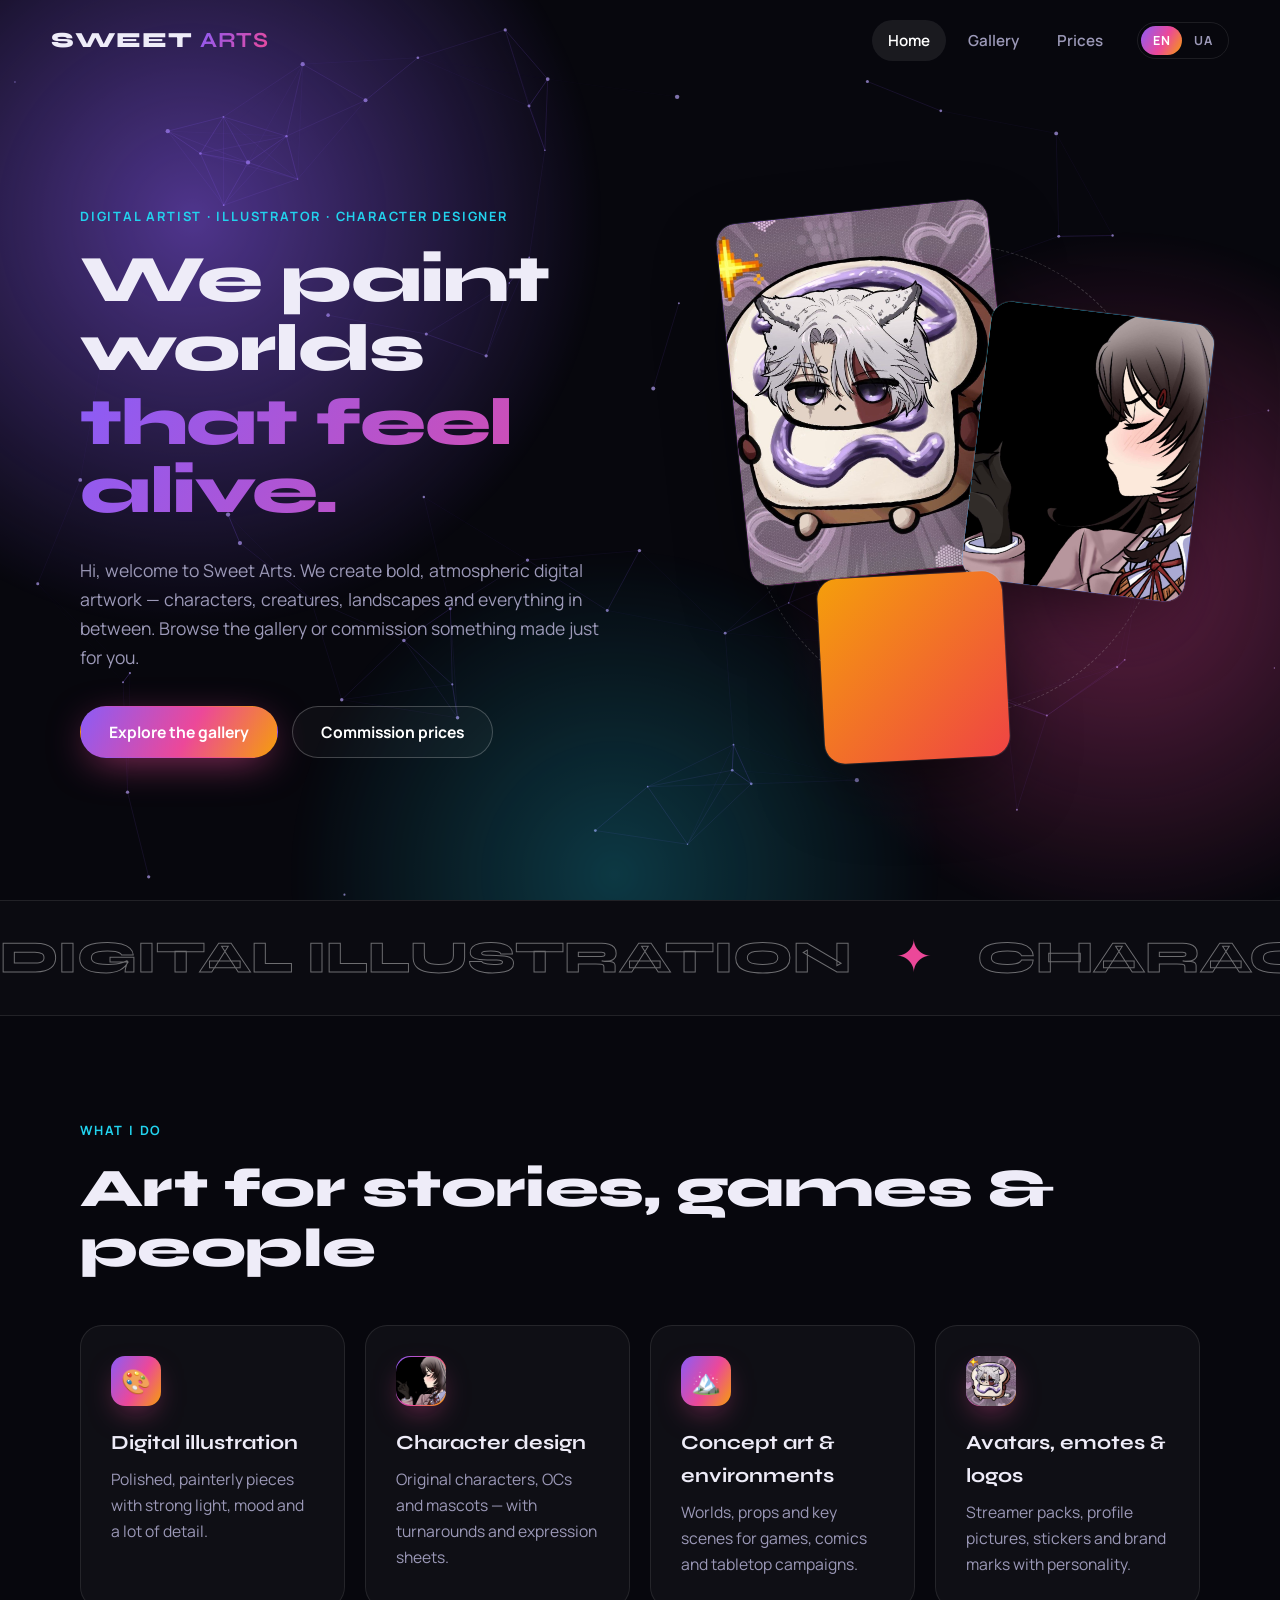
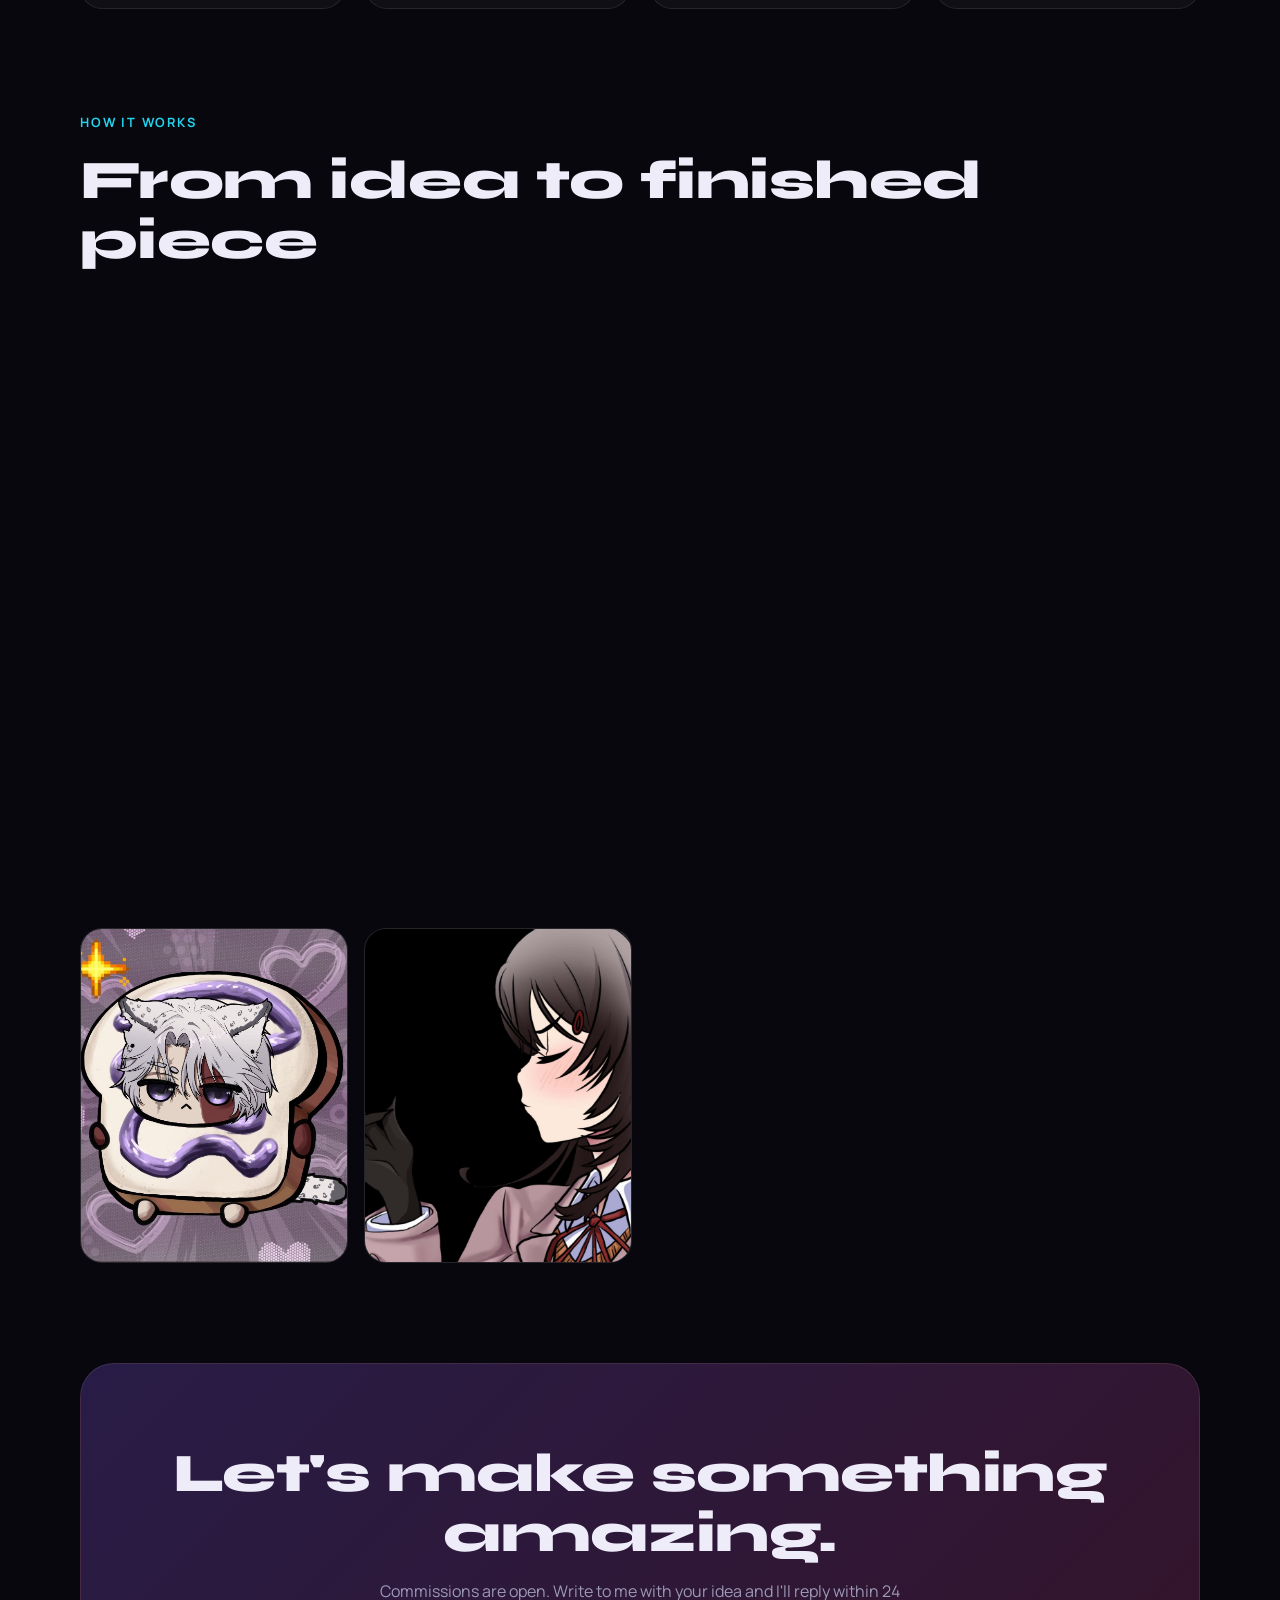
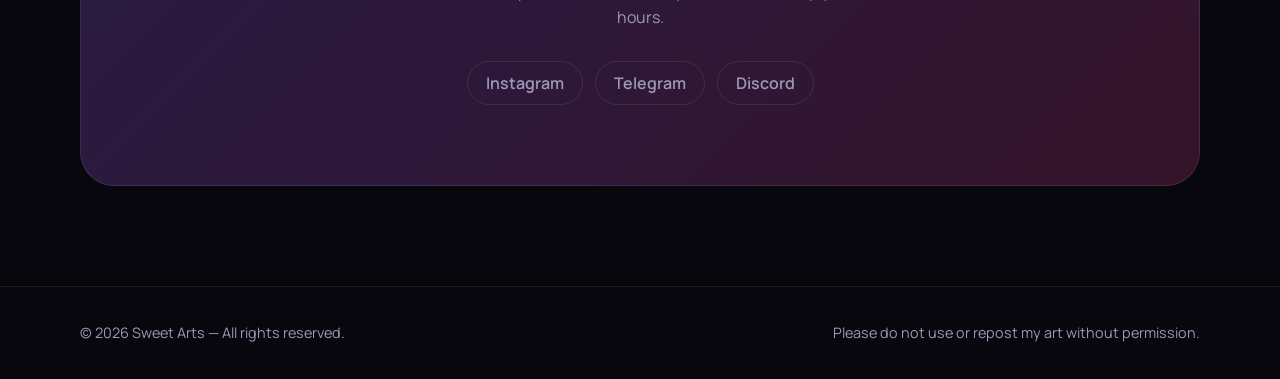
==== index.html @ 7200458a "Add files via upload" ====
<!DOCTYPE html>
<html lang="en">
<head>
<meta charset="utf-8">
<meta name="viewport" content="width=device-width,initial-scale=1">
<title>Sweet Arts — Digital Art Portfolio</title>
<meta name="description" content="Portfolio of a digital artist: illustration, character design, concept art. Commissions open.">
<meta name="theme-color" content="#07070d">
<link rel="icon" href="favicon.svg" type="image/svg+xml">
<link rel="preconnect" href="https://fonts.googleapis.com">
<link rel="preconnect" href="https://fonts.gstatic.com" crossorigin>
<link href="https://fonts.googleapis.com/css2?family=Manrope:wght@400;600;700&family=Syne:wght@700;800&display=swap" rel="stylesheet">
<link rel="stylesheet" href="css/style.css">
</head>
<body data-page="home">
<canvas id="bg"></canvas>
<div class="blobs"><i></i><i></i><i></i></div>
<div class="cursor" aria-hidden="true"></div>

<header class="nav" id="nav">
  <a class="logo" href="index.html">SWEET <b>ARTS</b></a>
  <nav class="menu" id="menu">
    <a href="index.html" data-nav="home" data-i18n="nav.home">Home</a>
    <a href="gallery.html" data-nav="gallery" data-i18n="nav.gallery">Gallery</a>
    <a href="prices.html" data-nav="prices" data-i18n="nav.prices">Prices</a>
    <div class="lang" role="group" aria-label="Language"><button data-lang="en">EN</button><button data-lang="uk">UA</button></div>
  </nav>
  <button class="burger" id="burger" aria-label="Menu"><span></span><span></span></button>
</header>

<main>
  <div class="wrap hero">
    <div>
      <span class="kicker" data-i18n="hero.kicker">Digital artist · Illustrator · Character designer</span>
      <h1>
        <span class="line"><span data-i18n="hero.t1">I paint worlds</span></span>
        <span class="line"><span data-i18n="hero.t2">that feel alive.</span></span>
      </h1>
      <p class="lead" data-i18n="hero.text">Hi, welcome to Sweet Arts. I create bold, atmospheric digital artwork — characters, creatures, landscapes and everything in between. Browse the gallery or commission something made just for you.</p>
      <div class="actions">
        <a class="btn primary" href="gallery.html"><span data-i18n="hero.cta1">Explore the gallery</span></a>
        <a class="btn ghost" href="prices.html"><span data-i18n="hero.cta2">Commission prices</span></a>
      </div>
    </div>
    <div class="hero-art" id="heroFloat" aria-hidden="true">
      <div class="ring"></div>
      <div class="fr fa" data-d="30"><div class="fr-in g1"></div></div>
      <div class="fr fb" data-d="60"><div class="fr-in g2"></div></div>
      <div class="fr fc" data-d="18"><div class="fr-in g3"></div></div>
    </div>
  </div>

  <div class="marquee" aria-hidden="true">
    <div class="track">
      <span data-i18n="mq1">Digital Illustration</span><span data-i18n="mq2">Character Design</span><span data-i18n="mq3">Concept Art</span><span data-i18n="mq4">Fantasy Worlds</span><span data-i18n="mq5">Commissions Open</span>
      <span data-i18n="mq1">Digital Illustration</span><span data-i18n="mq2">Character Design</span><span data-i18n="mq3">Concept Art</span><span data-i18n="mq4">Fantasy Worlds</span><span data-i18n="mq5">Commissions Open</span>
    </div>
  </div>

  <section>
    <div class="wrap">
      <div class="sec-head reveal">
        <span class="kicker" data-i18n="what.kicker">What I do</span>
        <h2 data-i18n="what.title">Art for stories, games & people</h2>
      </div>
      <div class="grid-4 stagger">
        <div class="card" data-tilt><div class="ico">🎨</div><h3 data-i18n="c1.t">Digital illustration</h3><p data-i18n="c1.p"></p></div>
        <div class="card" data-tilt><div class="ico"><img src="photos/girl.jpg" alt="art" style="border-radius: 15px;"></div><h3 data-i18n="c2.t">Character design</h3><p data-i18n="c2.p"></p></div>
        <div class="card" data-tilt><div class="ico">🏔️</div><h3 data-i18n="c3.t">Concept art & environments</h3><p data-i18n="c3.p"></p></div>
        <div class="card" data-tilt><div class="ico"><img src="photos/sticker.jpg" alt="sticker" style="border-radius: 15px;"></div><h3 data-i18n="c4.t">Avatars, emotes & logos</h3><p data-i18n="c4.p"></p></div>
      </div>
    </div>
  </section>

  <section style="padding-top:0">
    <div class="wrap">
      <div class="sec-head reveal">
        <span class="kicker" data-i18n="proc.kicker">How it works</span>
        <h2 data-i18n="proc.title">From idea to finished piece</h2>
      </div>
      <div class="grid-3 stagger">
        <div class="card step" data-tilt><h3 data-i18n="p1.t">1. Brief</h3><p data-i18n="p1.p"></p></div>
        <div class="card step" data-tilt><h3 data-i18n="p2.t">2. Sketch</h3><p data-i18n="p2.p"></p></div>
        <div class="card step" data-tilt><h3 data-i18n="p3.t">3. Final art</h3><p data-i18n="p3.p"></p></div>
      </div>
    </div>
  </section>

  <section style="padding-top:0">
    <div class="wrap stats reveal">
      <div class="stat"><b data-count="5" data-suffix="+">0</b><span data-i18n="st1">Years drawing</span></div>
      <div class="stat"><b data-count="300" data-suffix="+">0</b><span data-i18n="st2">Commissions done</span></div>
      <div class="stat"><b data-count="120" data-suffix="+">0</b><span data-i18n="st3">Happy clients</span></div>
    </div>
  </section>

  <section style="padding-top:0">
    <div class="wrap">
      <div class="sec-head head-row reveal">
        <div>
          <span class="kicker" data-i18n="latest.kicker">Fresh from the canvas</span>
          <h2 data-i18n="latest.title">Latest works</h2>
        </div>
        <a class="link-arrow" href="gallery.html" data-i18n="latest.more">Open full gallery →</a>
      </div>
      <div class="latest-grid stagger" id="latest"></div>
    </div>
  </section>

  <section id="contact" style="padding-top:0">
    <div class="wrap">
      <div class="cta reveal">
        <h2 data-i18n="cta.title">Let's make something amazing.</h2>
        <p data-i18n="cta.text"></p>
        <!-- TODO: put your real email and social links here -->
        <!-- <a class="btn primary" href="mailto:hello@example.com"><span data-i18n="cta.btn">Write me an email</span></a> -->
        <div class="socials">
          <a href="#">Instagram</a><a href="https://t.me/caxarok1929">Telegram</a><!--<a href="#">ArtStation</a>--><a href="#">Discord</a>
        </div>
      </div>
    </div>
  </section>
</main>

<footer>
  <div class="wrap">
    <span>© <span data-year></span> Sweet Arts — <span data-i18n="foot.rights">All rights reserved.</span></span>
    <span data-i18n="foot.note"></span>
  </div>
</footer>

<script src="js/i18n.js"></script>
<script src="js/config.js"></script>
<script src="js/main.js"></script>
</body>
</html>
---- css/style.css ----
:root{
  --bg:#07070d;--bg2:#0e0e1a;--text:#eeecf8;--muted:#9c99b8;--line:rgba(255,255,255,.09);
  --a1:#8b5cf6;--a2:#ec4899;--a3:#22d3ee;--amber:#f59e0b;
  --grad:linear-gradient(120deg,var(--a1),var(--a2) 55%,var(--amber));
  --r:22px;--ff:'Manrope',system-ui,-apple-system,'Segoe UI',sans-serif;--fd:'Syne','Manrope',system-ui,sans-serif;
  --ease:cubic-bezier(.2,.7,.2,1);
}
*{box-sizing:border-box;margin:0;padding:0}
html{scroll-behavior:smooth;-webkit-text-size-adjust:100%;text-size-adjust:100%}
body{-webkit-tap-highlight-color:transparent}
body{background:var(--bg);color:var(--text);font-family:var(--ff);line-height:1.65;overflow-x:hidden;min-height:100vh;animation:pageIn .7s backwards}
body.leaving{opacity:0;transition:opacity .35s}
@keyframes pageIn{from{opacity:0}}
a{color:inherit}
img{max-width:100%}
.muted{color:var(--muted)}
.wrap{max-width:1200px;margin:0 auto;padding:0 clamp(18px,4vw,40px)}
::selection{background:var(--a2);color:#fff}
::-webkit-scrollbar{width:10px}::-webkit-scrollbar-track{background:var(--bg)}::-webkit-scrollbar-thumb{background:#2a2545;border-radius:10px}

/* background layers */
#bg{position:fixed;inset:0;width:100%;height:100%;z-index:-2;pointer-events:none}
.blobs{position:fixed;inset:0;z-index:-1;overflow:hidden;pointer-events:none;opacity:.55}
.blobs i{position:absolute;border-radius:50%;background:radial-gradient(circle,var(--c) 0%,transparent 65%);animation:drift 22s ease-in-out infinite alternate;will-change:transform}
.blobs i:nth-child(1){--c:var(--a1);width:70vw;height:70vw;left:-20vw;top:-18vw}
.blobs i:nth-child(2){--c:var(--a2);width:60vw;height:60vw;right:-18vw;top:22vh;animation-duration:28s;opacity:.7}
.blobs i:nth-child(3){--c:var(--a3);width:56vw;height:56vw;left:20vw;bottom:-26vw;animation-duration:32s;opacity:.45}
@keyframes drift{to{transform:translate(8vw,6vh) scale(1.15)}}

/* cursor */
.cursor{position:fixed;left:0;top:0;width:36px;height:36px;margin:-18px 0 0 -18px;border:1.5px solid rgba(255,255,255,.7);border-radius:50%;pointer-events:none;z-index:9999;mix-blend-mode:difference;opacity:0;transition:opacity .3s,width .25s,height .25s,margin .25s,background .25s}
.cursor.on{opacity:1}
.cursor.big{width:72px;height:72px;margin:-36px 0 0 -36px;background:rgba(255,255,255,.9)}

/* nav */
.nav{position:fixed;inset:0 0 auto 0;z-index:100;display:flex;align-items:center;justify-content:space-between;padding:20px clamp(18px,4vw,56px);transition:background .35s,padding .35s,border-color .35s;border-bottom:1px solid transparent}
.nav::before{content:'';position:absolute;inset:0;z-index:-1;background:rgba(7,7,13,.78);backdrop-filter:blur(14px);-webkit-backdrop-filter:blur(14px);border-bottom:1px solid var(--line);opacity:0;transition:opacity .35s}
.nav.scrolled{padding-block:12px}
.nav.scrolled::before{opacity:1}
.logo{font-family:var(--fd);font-weight:800;font-size:1.35rem;letter-spacing:.03em;text-decoration:none}
.logo b{background:var(--grad);background-size:200% 100%;-webkit-background-clip:text;background-clip:text;color:transparent;animation:shine 5s linear infinite}
@keyframes shine{to{background-position:200% 0}}
.menu{display:flex;align-items:center;gap:6px}
.menu>a{color:var(--muted);text-decoration:none;padding:8px 16px;border-radius:99px;font-weight:600;font-size:.95rem;transition:.25s}
.menu>a:hover,.menu>a.active{color:#fff;background:rgba(255,255,255,.08)}
.lang{display:flex;border:1px solid var(--line);border-radius:99px;padding:3px;margin-left:12px}
.lang button{background:none;border:0;color:var(--muted);font:700 .78rem var(--ff);letter-spacing:.06em;padding:6px 12px;border-radius:99px;cursor:pointer;transition:.25s}
.lang button.active{background:var(--grad);color:#fff}
.burger{display:none;background:none;border:0;width:42px;height:42px;cursor:pointer;position:relative}
.burger span{position:absolute;left:10px;right:10px;height:2px;background:#fff;border-radius:2px;transition:.3s}
.burger span:first-child{top:16px}.burger span:last-child{top:25px}
.menu-open .burger span:first-child{top:20px;transform:rotate(45deg)}
.menu-open .burger span:last-child{top:20px;transform:rotate(-45deg)}

/* buttons */
.btn{display:inline-flex;align-items:center;gap:10px;padding:14px 28px;border-radius:99px;font:700 .98rem var(--ff);text-decoration:none;border:1px solid transparent;cursor:pointer;position:relative;overflow:hidden;transition:transform .25s var(--ease),box-shadow .3s}
.btn.primary{background:var(--grad);color:#fff;box-shadow:0 10px 40px -10px rgba(236,72,153,.7)}
.btn.primary::after{content:'';position:absolute;top:0;left:-80%;width:50%;height:100%;background:linear-gradient(100deg,transparent,rgba(255,255,255,.45),transparent);transform:skewX(-20deg);transition:left .7s}
.btn.primary:hover::after{left:140%}
.btn.ghost{border-color:rgba(255,255,255,.22);color:#fff;background:rgba(255,255,255,.03)}
.btn.ghost:hover{background:rgba(255,255,255,.1)}
.btn:hover{transform:translateY(-3px)}

/* hero */
.hero{min-height:100vh;display:grid;grid-template-columns:1.1fr .9fr;gap:40px;align-items:center;padding-top:110px;padding-bottom:50px}
.kicker{display:inline-block;font-size:.8rem;font-weight:700;letter-spacing:.14em;text-transform:uppercase;color:var(--a3);margin-bottom:18px}
h1{font-family:var(--fd);font-weight:800;font-size:clamp(2.3rem,5.2vw,4.6rem);line-height:1.03;letter-spacing:-.02em}
.line{display:block;overflow:hidden;padding-bottom:.08em}
.line>span{display:block;animation:up 1s var(--ease) backwards}
.line:nth-child(2)>span{animation-delay:.15s;background:var(--grad);background-size:200% 100%;-webkit-background-clip:text;background-clip:text;color:transparent;animation:up 1s .15s var(--ease) backwards,shine 6s linear infinite}
@keyframes up{from{transform:translateY(110%)}}
.hero p.lead{max-width:540px;margin:26px 0 34px;color:var(--muted);font-size:1.1rem;animation:fade 1s .4s backwards}
.hero .actions{display:flex;flex-wrap:wrap;gap:14px;animation:fade 1s .55s backwards}
@keyframes fade{from{opacity:0;transform:translateY(16px)}}
.hero-art{position:relative;height:clamp(380px,46vw,560px)}
.fr{position:absolute;transform:translate(var(--px,0),var(--py,0));transition:transform .3s ease-out}
.fr-in{width:100%;height:100%;border-radius:20px;overflow:hidden;position:relative;transform:rotate(var(--r));animation:float 7s ease-in-out infinite;box-shadow:0 30px 80px -20px rgba(0,0,0,.7),0 0 0 1px rgba(255,255,255,.12)}
.fr-in img{position:absolute;inset:0;width:100%;height:100%;object-fit:cover;opacity:0;transition:opacity .8s}
.fr-in img.show{opacity:1}
@keyframes float{0%,100%{transform:rotate(var(--r))}50%{transform:rotate(var(--r)) translateY(-16px)}}
.fa{--r:-6deg;left:4%;top:2%;width:56%;aspect-ratio:3/4;z-index:2}
.fb{--r:7deg;right:0;top:20%;width:46%;aspect-ratio:4/5;z-index:3}.fb .fr-in{animation-delay:-2s}
.fc{--r:-3deg;left:22%;bottom:0;width:38%;aspect-ratio:1;z-index:4}.fc .fr-in{animation-delay:-4s}
.g1{background:linear-gradient(135deg,#8b5cf6,#ec4899)}.g2{background:linear-gradient(135deg,#22d3ee,#6366f1)}.g3{background:linear-gradient(135deg,#f59e0b,#ef4444)}
.ring{position:absolute;inset:8% 6%;border-radius:50%;border:1px dashed rgba(255,255,255,.18);animation:spin 40s linear infinite;z-index:0}
.ring::after{content:'';position:absolute;top:-6px;left:50%;width:12px;height:12px;border-radius:50%;background:var(--a3);box-shadow:0 0 20px var(--a3)}
@keyframes spin{to{transform:rotate(360deg)}}

/* marquee */
.marquee{overflow:hidden;border-block:1px solid var(--line);padding:20px 0;background:rgba(255,255,255,.02)}
.track{display:flex;width:max-content;animation:slide 34s linear infinite}
.track span{font-family:var(--fd);font-weight:800;font-size:clamp(1.6rem,3.6vw,2.8rem);text-transform:uppercase;white-space:nowrap;padding-right:44px;color:transparent;-webkit-text-stroke:1px rgba(255,255,255,.4)}
.track span::after{content:'✦';margin-left:44px;color:var(--a2);-webkit-text-stroke:0}
.marquee:hover .track{animation-play-state:paused}
@keyframes slide{to{transform:translateX(-50%)}}

/* sections */
section{padding:100px 0}
.sec-head{margin-bottom:46px}
h2{font-family:var(--fd);font-weight:800;font-size:clamp(2rem,4.4vw,3.4rem);line-height:1.1;letter-spacing:-.01em}
.reveal{opacity:0;transform:translateY(30px);transition:opacity .9s var(--ease),transform .9s var(--ease)}
.reveal.in{opacity:1;transform:none}
.stagger>*{opacity:0}
.stagger.in>*{opacity:1;animation:rise .8s var(--ease) backwards;animation-delay:calc(var(--i,0)*90ms)}
@keyframes rise{from{opacity:0;transform:translateY(34px)}}

.grid-4{display:grid;grid-template-columns:repeat(auto-fit,minmax(240px,1fr));gap:20px}
.grid-3{display:grid;grid-template-columns:repeat(auto-fit,minmax(260px,1fr));gap:20px}
.card{position:relative;overflow:hidden;background:rgba(255,255,255,.035);border:1px solid var(--line);border-radius:var(--r);padding:30px;transition:transform .2s ease-out,border-color .3s;will-change:transform}
.card::before{content:'';position:absolute;inset:0;background:radial-gradient(420px circle at var(--mx,50%) var(--my,0%),rgba(139,92,246,.22),transparent 60%);opacity:0;transition:opacity .3s;pointer-events:none}
.card:hover{border-color:rgba(139,92,246,.5)}
.card:hover::before{opacity:1}
.card .ico{width:50px;height:50px;border-radius:14px;display:grid;place-items:center;font-size:1.5rem;background:var(--grad);margin-bottom:20px;box-shadow:0 12px 30px -10px rgba(236,72,153,.6)}
.card h3{font-family:var(--fd);font-size:1.25rem;margin-bottom:8px}
.card p{color:var(--muted);font-size:.98rem}
.step .num{font-family:var(--fd);font-size:3.4rem;font-weight:800;line-height:1;background:var(--grad);-webkit-background-clip:text;background-clip:text;color:transparent;margin-bottom:10px}

.stats{display:grid;grid-template-columns:repeat(3,1fr);gap:20px;text-align:center}
.stat b{display:block;font-family:var(--fd);font-weight:800;font-size:clamp(2.4rem,6vw,4.6rem);line-height:1.1;background:var(--grad);-webkit-background-clip:text;background-clip:text;color:transparent}
.stat span{color:var(--muted);font-weight:600}

.latest-grid{display:grid;grid-template-columns:repeat(auto-fill,minmax(250px,1fr));gap:16px}
.card.art{padding:0;aspect-ratio:4/5;display:block}
.card.art img{width:100%;height:100%;object-fit:cover;display:block;transition:transform .8s var(--ease)}
.card.art:hover img{transform:scale(1.08)}
.head-row{display:flex;justify-content:space-between;align-items:end;gap:20px;flex-wrap:wrap}
.link-arrow{font-weight:700;text-decoration:none;color:var(--a3);transition:.25s}
.link-arrow:hover{letter-spacing:.03em}

.cta{text-align:center;border-radius:34px;padding:clamp(40px,7vw,80px) 24px;background:linear-gradient(135deg,rgba(139,92,246,.25),rgba(236,72,153,.2));border:1px solid var(--line);position:relative;overflow:hidden}
.cta p{color:var(--muted);max-width:520px;margin:14px auto 30px}
.socials{display:flex;gap:12px;justify-content:center;flex-wrap:wrap;margin-top:28px}
.socials a{color:var(--muted);text-decoration:none;font-weight:600;border:1px solid var(--line);padding:8px 18px;border-radius:99px;transition:.25s}
.socials a:hover{color:#fff;border-color:var(--a2);background:rgba(236,72,153,.12)}

footer{border-top:1px solid var(--line);padding:34px 0;color:var(--muted);font-size:.9rem}
footer .wrap{display:flex;justify-content:space-between;gap:16px;flex-wrap:wrap}

/* page header (gallery / prices) */
.page-head{padding:150px 0 40px}
.page-head p{color:var(--muted);max-width:620px;margin-top:14px;font-size:1.05rem}
.toolbar{display:flex;justify-content:space-between;align-items:center;gap:16px;margin-bottom:26px;flex-wrap:wrap}
.pill{background:rgba(255,255,255,.05);border:1px solid var(--line);color:#fff;border-radius:99px;padding:9px 20px;font:600 .9rem var(--ff);cursor:pointer;transition:.25s}
.pill:hover{border-color:var(--a1);background:rgba(139,92,246,.18)}
#status{text-align:center;color:var(--muted);padding:60px 0}
#status:empty{display:none}

/* gallery grid */
.grid{columns:4 250px;column-gap:16px;padding-bottom:90px}
.thumb{display:block;width:100%;margin:0 0 16px;padding:0;border:0;background:var(--bg2);border-radius:16px;overflow:hidden;position:relative;cursor:zoom-in;break-inside:avoid;min-height:150px;opacity:0;transform:translateY(26px) scale(.98);transition:opacity .7s var(--ease),transform .7s var(--ease),box-shadow .4s;transition-delay:calc(var(--i,0)*45ms)}
.thumb.ready{opacity:1;transform:none}
.thumb img{display:block;width:100%;height:auto;transition:transform .9s var(--ease),filter .5s}
.thumb::after{content:'';position:absolute;inset:0;background:linear-gradient(to top,rgba(0,0,0,.7),transparent 55%);opacity:0;transition:opacity .4s}
.thumb:hover{box-shadow:0 0 0 1px rgba(168,85,247,.7),0 24px 60px -24px rgba(139,92,246,.8)}
.thumb:hover img{transform:scale(1.07);filter:saturate(1.2)}
.thumb:hover::after{opacity:1}
.thumb .cap{position:absolute;left:16px;bottom:14px;z-index:2;font-weight:700;text-transform:capitalize;color:#fff;opacity:0;transform:translateY(10px);transition:.4s var(--ease);text-align:left;pointer-events:none}
.thumb:hover .cap{opacity:1;transform:none}

/* lightbox */
.lb{position:fixed;inset:0;z-index:1000;background:rgba(3,3,8,.95);backdrop-filter:blur(12px);-webkit-backdrop-filter:blur(12px);opacity:0;visibility:hidden;transition:opacity .35s,visibility .35s;touch-action:pan-y}
.lb.open{opacity:1;visibility:visible}
.lb-fig{position:absolute;inset:0;display:flex;align-items:center;justify-content:center;padding:56px clamp(10px,6vw,96px) 64px}
.lb img{max-width:100%;max-height:100%;object-fit:contain;border-radius:8px;box-shadow:0 40px 120px -20px rgba(0,0,0,.9);opacity:0;transform:scale(.93);transition:opacity .45s,transform .55s var(--ease);user-select:none;-webkit-user-drag:none}
.lb img.in{opacity:1;transform:none}
.lb figcaption{position:absolute;bottom:18px;left:0;right:0;display:flex;justify-content:center;gap:14px;align-items:baseline;color:var(--muted);font-size:.95rem;pointer-events:none}
.lb figcaption span{color:#fff;font-weight:700;text-transform:capitalize}
.lb figcaption em{font-style:normal}
.lb-btn{position:absolute;z-index:3;width:50px;height:50px;border-radius:50%;border:1px solid var(--line);background:rgba(255,255,255,.08);color:#fff;font-size:1.5rem;cursor:pointer;display:grid;place-items:center;transition:.25s;line-height:1}
.lb-btn:hover{background:var(--a2);transform:scale(1.1)}
.lb-close{top:16px;right:16px}.lb-fs{top:16px;right:76px;font-size:1.2rem}
.lb-prev{left:16px;top:50%;margin-top:-25px}.lb-next{right:16px;top:50%;margin-top:-25px}

/* prices */
.price-grid{display:grid;grid-template-columns:repeat(auto-fit,minmax(240px,1fr));gap:20px;align-items:stretch}
.price-card{display:flex;flex-direction:column}
.price-card.featured{border-color:rgba(236,72,153,.6);background:linear-gradient(160deg,rgba(139,92,246,.18),rgba(236,72,153,.12))}
.badge{position:absolute;top:18px;right:-34px;transform:rotate(40deg);background:var(--grad);color:#fff;font-size:.7rem;font-weight:800;letter-spacing:.08em;text-transform:uppercase;padding:5px 40px}
.price-card h3{font-family:var(--fd);font-size:1.5rem}
.amount{font-family:var(--fd);font-weight:800;font-size:2.8rem;margin:14px 0 6px;line-height:1}
.amount small{font:600 .85rem var(--ff);color:var(--muted);margin-right:6px}
.price-card ul{list-style:none;margin:20px 0 26px;display:grid;gap:10px;flex:1}
.price-card li{color:var(--muted);padding-left:28px;position:relative}
.price-card li::before{content:'✓';position:absolute;left:0;color:var(--a3);font-weight:800}
.price-card .btn{justify-content:center}
.two-col{display:grid;grid-template-columns:1fr 1fr;gap:20px;margin-top:20px}
.rows{list-style:none;margin-top:14px}
.rows li{display:flex;justify-content:space-between;gap:16px;padding:13px 0;border-bottom:1px solid var(--line);color:var(--muted)}
.rows li:last-child{border:0}
.rows b{color:#fff}
.dots{list-style:none;margin-top:14px;display:grid;gap:12px;color:var(--muted)}
.dots li{padding-left:26px;position:relative}
.dots li::before{content:'✦';position:absolute;left:0;color:var(--a2)}

/* responsive */
@media(max-width:900px){
  .hero{grid-template-columns:1fr;padding-top:120px;min-height:auto}
  .hero-art{height:420px;max-width:520px;width:100%;margin:0 auto}
  .two-col{grid-template-columns:1fr}
  .burger{display:block;z-index:120}
  .menu{position:fixed;inset:0;background:rgba(7,7,13,.97);flex-direction:column;justify-content:center;gap:10px;opacity:0;visibility:hidden;transition:.35s}
  .menu>a{font-size:1.5rem;font-family:var(--fd)}
  .lang{margin:20px 0 0}
  .menu-open .menu{opacity:1;visibility:visible}
  section{padding:70px 0}
  .stats{gap:8px}
  .lb-prev,.lb-next{top:auto;bottom:70px;margin:0}
  .lb-prev{left:24px}.lb-next{right:24px}
  .lb-fig{padding:70px 8px 130px}
}
@media(prefers-reduced-motion:reduce){*,*::before,*::after{animation:none!important;transition-duration:.01s!important}.reveal,.stagger>*{opacity:1;transform:none}}

/* ===== mobile polish ===== */
body.menu-open{overflow:hidden}
@media(hover:none){
  .thumb:hover img,.card.art:hover img{transform:none;filter:none}
  .thumb:hover::after{opacity:0}
  .thumb:hover{box-shadow:none}
  .btn:hover{transform:none}
}
@media(max-width:600px){
  .nav{padding:14px 18px}
  .logo{font-size:1.15rem}
  .hero{padding-top:96px;gap:18px;padding-bottom:30px}
  .hero p.lead{font-size:1rem;margin:18px 0 24px}
  .hero .actions{gap:10px}
  .hero .actions .btn{flex:1 1 100%;justify-content:center}
  .hero-art{height:340px}
  .kicker{font-size:.7rem;letter-spacing:.1em}
  .btn{padding:13px 22px}
  .marquee{padding:14px 0}
  section{padding:54px 0}
  h2{font-size:1.9rem}
  .sec-head{margin-bottom:28px}
  .card{padding:22px}
  .grid-4,.grid-3{gap:14px}
  .stat b{font-size:2.1rem}.stat span{font-size:.8rem;display:block;line-height:1.3;margin-top:4px}
  .latest-grid{grid-template-columns:repeat(2,1fr);gap:10px}
  .cta{border-radius:24px}
  footer .wrap{flex-direction:column;text-align:center}
  .page-head{padding:104px 0 20px}
  .page-head p{font-size:.98rem}
  /* gallery: 2 columns */
  .grid{columns:2;column-gap:10px;padding-bottom:60px}
  .thumb{margin-bottom:10px;border-radius:12px;min-height:90px}
  .thumb .cap{display:none}
  .toolbar{margin-bottom:16px}
  /* lightbox */
  .lb-btn{width:44px;height:44px;font-size:1.3rem}
  .lb-close{top:12px;right:12px}.lb-fs{top:12px;right:64px}
  .lb-prev{left:16px;bottom:64px}.lb-next{right:16px;bottom:64px}
  .lb-fig{padding:64px 6px 130px}
  .lb figcaption{bottom:22px;font-size:.85rem}
  /* prices */
  .amount{font-size:2.3rem}
  .rows li{font-size:.95rem}
}
main{overflow-x:clip}
@media(max-width:900px){
  .menu{background:#07070d}
  .logo{position:relative;z-index:120}
}
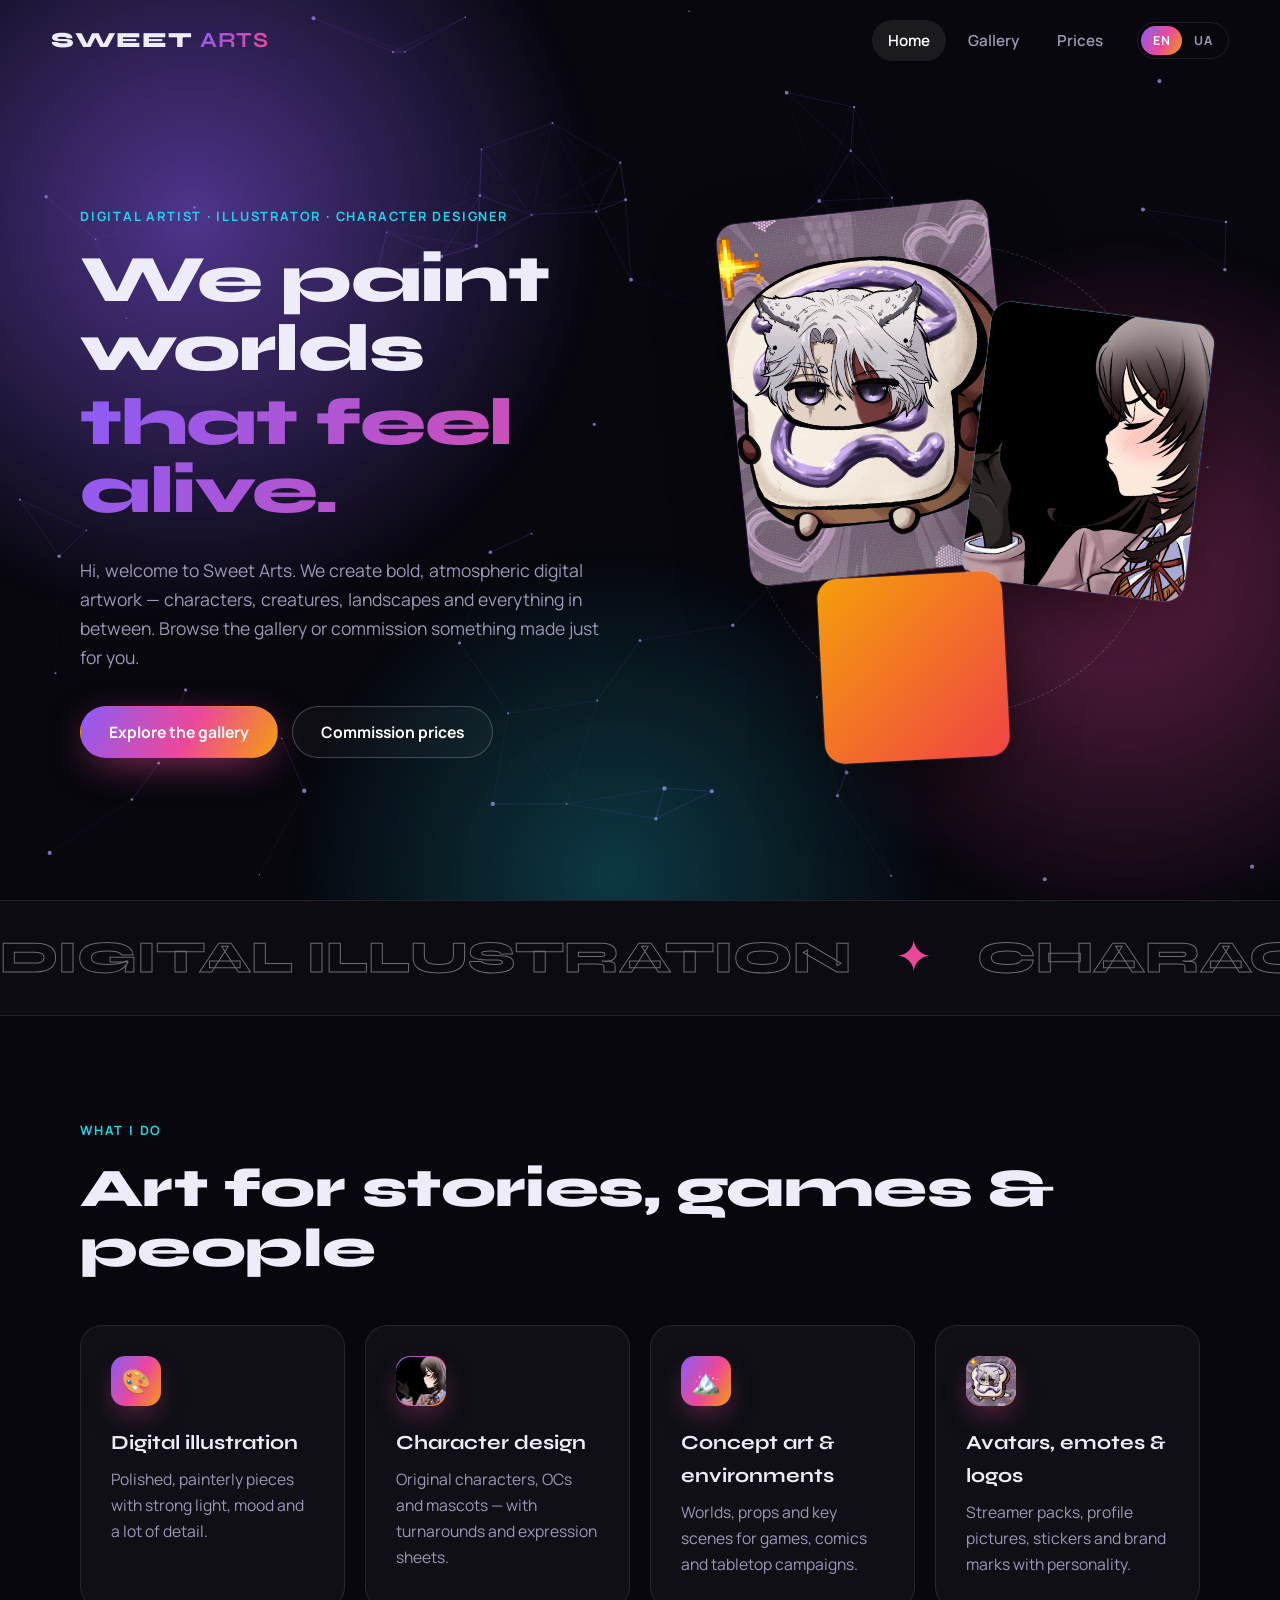
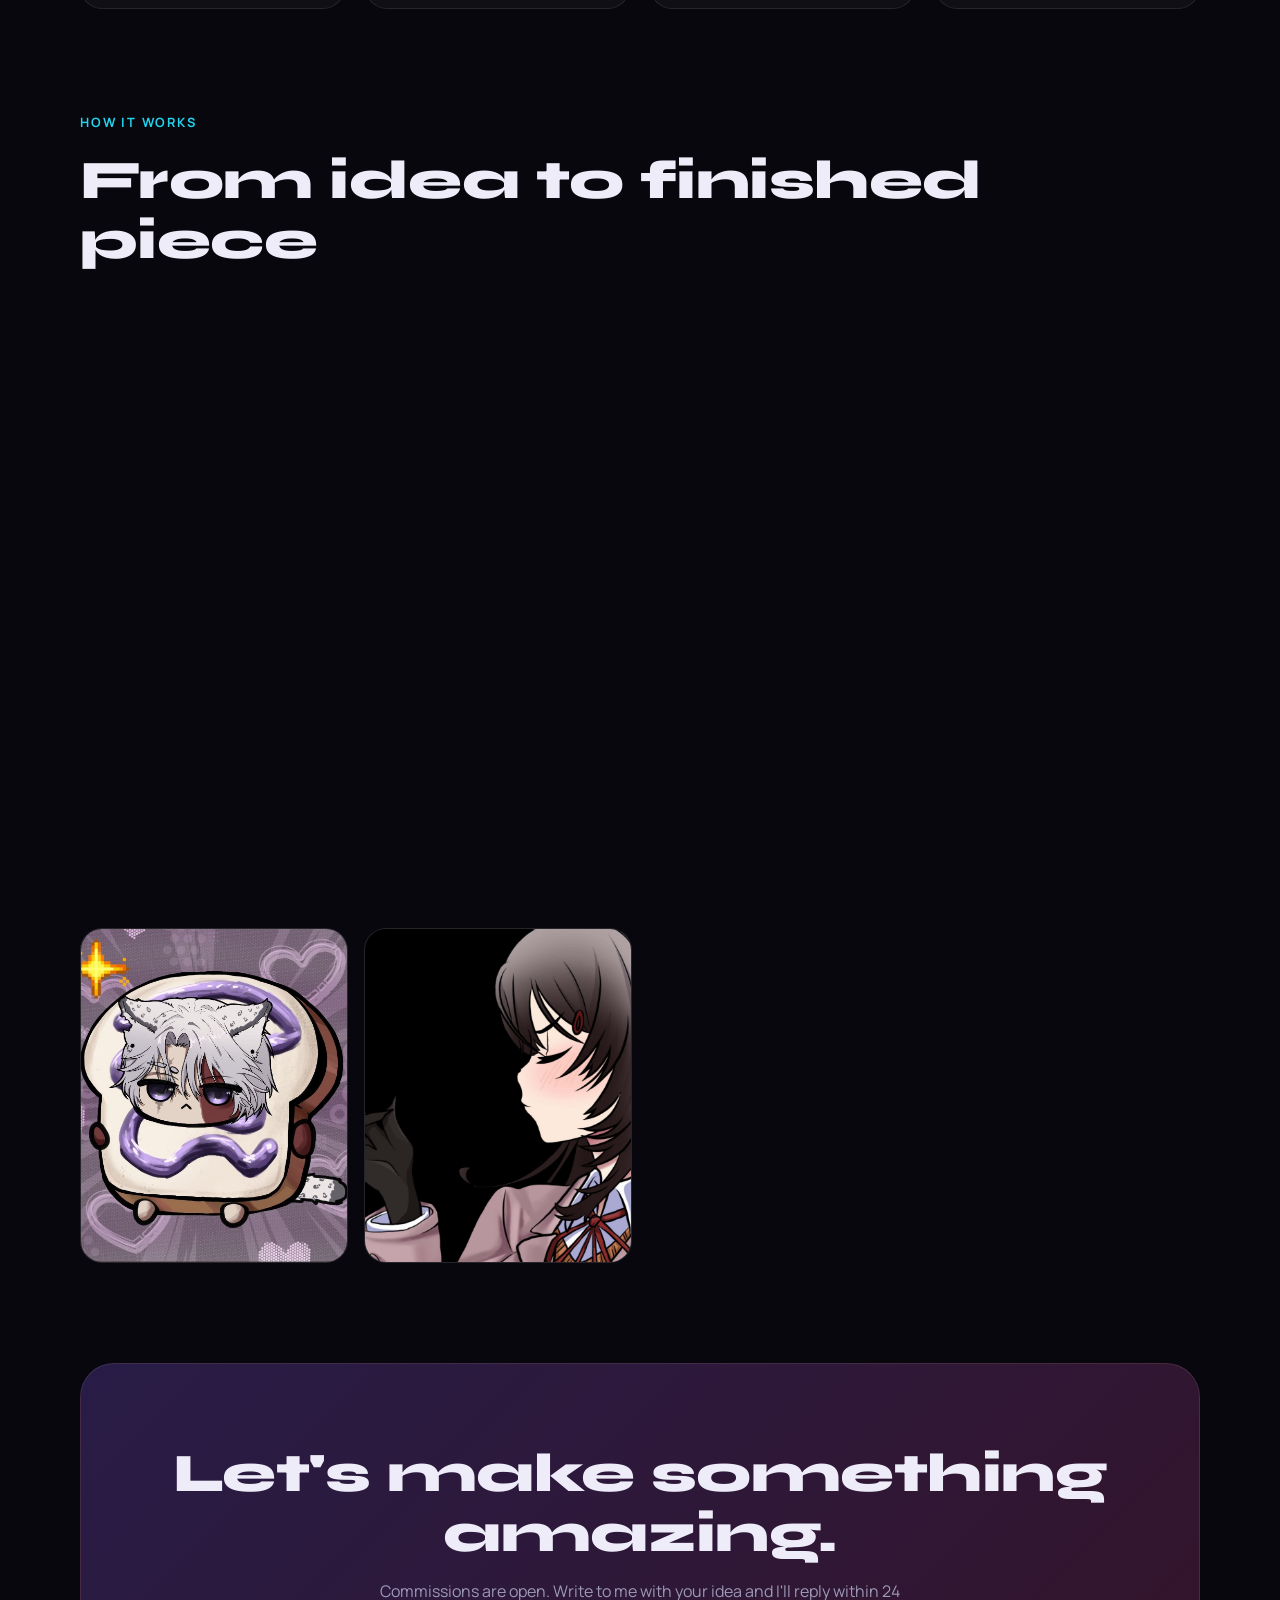
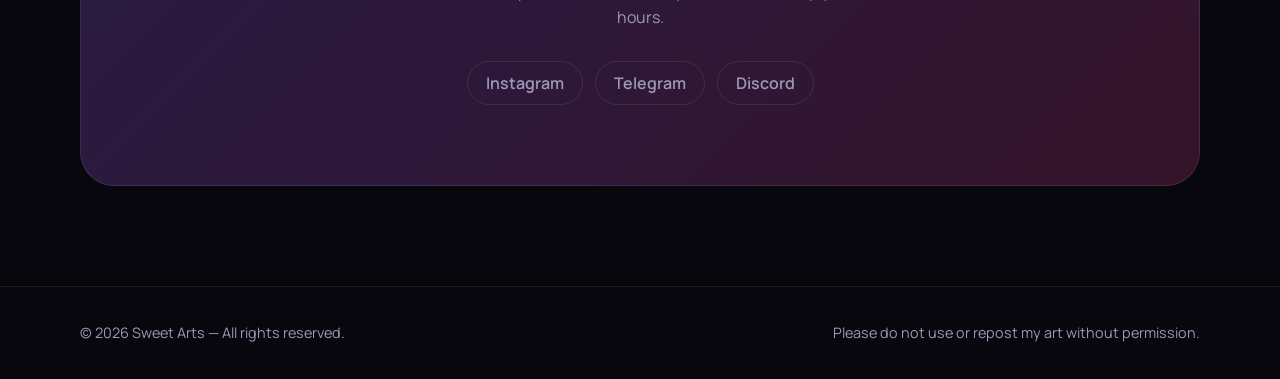
==== commit 51e076a9: "Add files via upload" ====
--- a/index.html
+++ b/index.html
@@ -4,8 +4,28 @@
 <meta charset="utf-8">
 <meta name="viewport" content="width=device-width,initial-scale=1">
 <title>Sweet Arts — Digital Art Portfolio</title>
-<meta name="description" content="Portfolio of a digital artist: illustration, character design, concept art. Commissions open.">
 <meta name="theme-color" content="#07070d">
+<meta name="description" content="Sweet Arts — digital art studio: illustration, character design, concept art, avatars and logos. Browse the portfolio and order a custom commission.">
+<meta name="robots" content="index,follow,max-image-preview:large">
+<link rel="canonical" href="https://YOUR-USERNAME.github.io/YOUR-REPO/">
+<meta name="author" content="Sweet Arts">
+<meta property="og:type" content="website">
+<meta property="og:site_name" content="Sweet Arts">
+<meta property="og:title" content="Sweet Arts — Digital Art Portfolio">
+<meta property="og:description" content="Sweet Arts — digital art studio: illustration, character design, concept art, avatars and logos. Browse the portfolio and order a custom commission.">
+<meta property="og:url" content="https://YOUR-USERNAME.github.io/YOUR-REPO/">
+<meta property="og:image" content="https://YOUR-USERNAME.github.io/YOUR-REPO/og-image.png">
+<meta property="og:image:width" content="1200">
+<meta property="og:image:height" content="630">
+<meta property="og:image:alt" content="Sweet Arts — digital art portfolio">
+<meta property="og:locale" content="en_US">
+<meta property="og:locale:alternate" content="uk_UA">
+<meta name="twitter:card" content="summary_large_image">
+<meta name="twitter:title" content="Sweet Arts — Digital Art Portfolio">
+<meta name="twitter:description" content="Sweet Arts — digital art studio: illustration, character design, concept art, avatars and logos. Browse the portfolio and order a custom commission.">
+<meta name="twitter:image" content="https://YOUR-USERNAME.github.io/YOUR-REPO/og-image.png">
+<link rel="apple-touch-icon" href="apple-touch-icon.png">
+<script type="application/ld+json">{"@context": "https://schema.org", "@graph": [{"@type": "WebSite", "@id": "https://YOUR-USERNAME.github.io/YOUR-REPO/#website", "url": "https://YOUR-USERNAME.github.io/YOUR-REPO/", "name": "Sweet Arts", "inLanguage": ["en", "uk"]}, {"@type": "Organization", "@id": "https://YOUR-USERNAME.github.io/YOUR-REPO/#org", "name": "Sweet Arts", "url": "https://YOUR-USERNAME.github.io/YOUR-REPO/", "logo": "https://YOUR-USERNAME.github.io/YOUR-REPO/apple-touch-icon.png", "sameAs": ["https://t.me/caxarok1929"]}]}</script>
 <link rel="icon" href="favicon.svg" type="image/svg+xml">
 <link rel="preconnect" href="https://fonts.googleapis.com">
 <link rel="preconnect" href="https://fonts.gstatic.com" crossorigin>
@@ -33,10 +53,10 @@
     <div>
       <span class="kicker" data-i18n="hero.kicker">Digital artist · Illustrator · Character designer</span>
       <h1>
-        <span class="line"><span data-i18n="hero.t1">I paint worlds</span></span>
+        <span class="line"><span data-i18n="hero.t1">We paint worlds</span></span>
         <span class="line"><span data-i18n="hero.t2">that feel alive.</span></span>
       </h1>
-      <p class="lead" data-i18n="hero.text">Hi, welcome to Sweet Arts. I create bold, atmospheric digital artwork — characters, creatures, landscapes and everything in between. Browse the gallery or commission something made just for you.</p>
+      <p class="lead" data-i18n="hero.text">Hi, welcome to Sweet Arts. We create bold, atmospheric digital artwork — characters, creatures, landscapes and everything in between. Browse the gallery or commission something made just for you.</p>
       <div class="actions">
         <a class="btn primary" href="gallery.html"><span data-i18n="hero.cta1">Explore the gallery</span></a>
         <a class="btn ghost" href="prices.html"><span data-i18n="hero.cta2">Commission prices</span></a>
@@ -61,13 +81,13 @@
     <div class="wrap">
       <div class="sec-head reveal">
         <span class="kicker" data-i18n="what.kicker">What I do</span>
-        <h2 data-i18n="what.title">Art for stories, games & people</h2>
+        <h2 data-i18n="what.title">Art for stories, games &amp; people</h2>
       </div>
       <div class="grid-4 stagger">
-        <div class="card" data-tilt><div class="ico">🎨</div><h3 data-i18n="c1.t">Digital illustration</h3><p data-i18n="c1.p"></p></div>
-        <div class="card" data-tilt><div class="ico"><img src="photos/girl.jpg" alt="art" style="border-radius: 15px;"></div><h3 data-i18n="c2.t">Character design</h3><p data-i18n="c2.p"></p></div>
-        <div class="card" data-tilt><div class="ico">🏔️</div><h3 data-i18n="c3.t">Concept art & environments</h3><p data-i18n="c3.p"></p></div>
-        <div class="card" data-tilt><div class="ico"><img src="photos/sticker.jpg" alt="sticker" style="border-radius: 15px;"></div><h3 data-i18n="c4.t">Avatars, emotes & logos</h3><p data-i18n="c4.p"></p></div>
+        <div class="card" data-tilt><div class="ico">🎨</div><h3 data-i18n="c1.t">Digital illustration</h3><p data-i18n="c1.p">Polished, painterly pieces with strong light, mood and a lot of detail.</p></div>
+        <div class="card" data-tilt><div class="ico"><img src="photos/girl.jpg" alt="Character design example by Sweet Arts" style="border-radius: 15px;"></div><h3 data-i18n="c2.t">Character design</h3><p data-i18n="c2.p">Original characters, OCs and mascots — with turnarounds and expression sheets.</p></div>
+        <div class="card" data-tilt><div class="ico">🏔️</div><h3 data-i18n="c3.t">Concept art &amp; environments</h3><p data-i18n="c3.p">Worlds, props and key scenes for games, comics and tabletop campaigns.</p></div>
+        <div class="card" data-tilt><div class="ico"><img src="photos/sticker.jpg" alt="Sticker and avatar example by Sweet Arts" style="border-radius: 15px;"></div><h3 data-i18n="c4.t">Avatars, emotes &amp; logos</h3><p data-i18n="c4.p">Streamer packs, profile pictures, stickers and brand marks with personality.</p></div>
       </div>
     </div>
   </section>
@@ -79,9 +99,9 @@
         <h2 data-i18n="proc.title">From idea to finished piece</h2>
       </div>
       <div class="grid-3 stagger">
-        <div class="card step" data-tilt><h3 data-i18n="p1.t">1. Brief</h3><p data-i18n="p1.p"></p></div>
-        <div class="card step" data-tilt><h3 data-i18n="p2.t">2. Sketch</h3><p data-i18n="p2.p"></p></div>
-        <div class="card step" data-tilt><h3 data-i18n="p3.t">3. Final art</h3><p data-i18n="p3.p"></p></div>
+        <div class="card step" data-tilt><h3 data-i18n="p1.t">1. Brief</h3><p data-i18n="p1.p">Tell me what you imagine — references, mood, size, deadline.</p></div>
+        <div class="card step" data-tilt><h3 data-i18n="p2.t">2. Sketch</h3><p data-i18n="p2.p">You get a rough sketch to approve before any heavy work begins.</p></div>
+        <div class="card step" data-tilt><h3 data-i18n="p3.t">3. Final art</h3><p data-i18n="p3.p">Full rendering, polish and delivery in high-res PNG/JPG files.</p></div>
       </div>
     </div>
   </section>
@@ -111,7 +131,7 @@
     <div class="wrap">
       <div class="cta reveal">
         <h2 data-i18n="cta.title">Let's make something amazing.</h2>
-        <p data-i18n="cta.text"></p>
+        <p data-i18n="cta.text">Commissions are open. Write to me with your idea and I'll reply within 24 hours.</p>
         <!-- TODO: put your real email and social links here -->
         <!-- <a class="btn primary" href="mailto:hello@example.com"><span data-i18n="cta.btn">Write me an email</span></a> -->
         <div class="socials">
@@ -125,7 +145,7 @@
 <footer>
   <div class="wrap">
     <span>© <span data-year></span> Sweet Arts — <span data-i18n="foot.rights">All rights reserved.</span></span>
-    <span data-i18n="foot.note"></span>
+    <span data-i18n="foot.note">Please do not use or repost my art without permission.</span>
   </div>
 </footer>
 
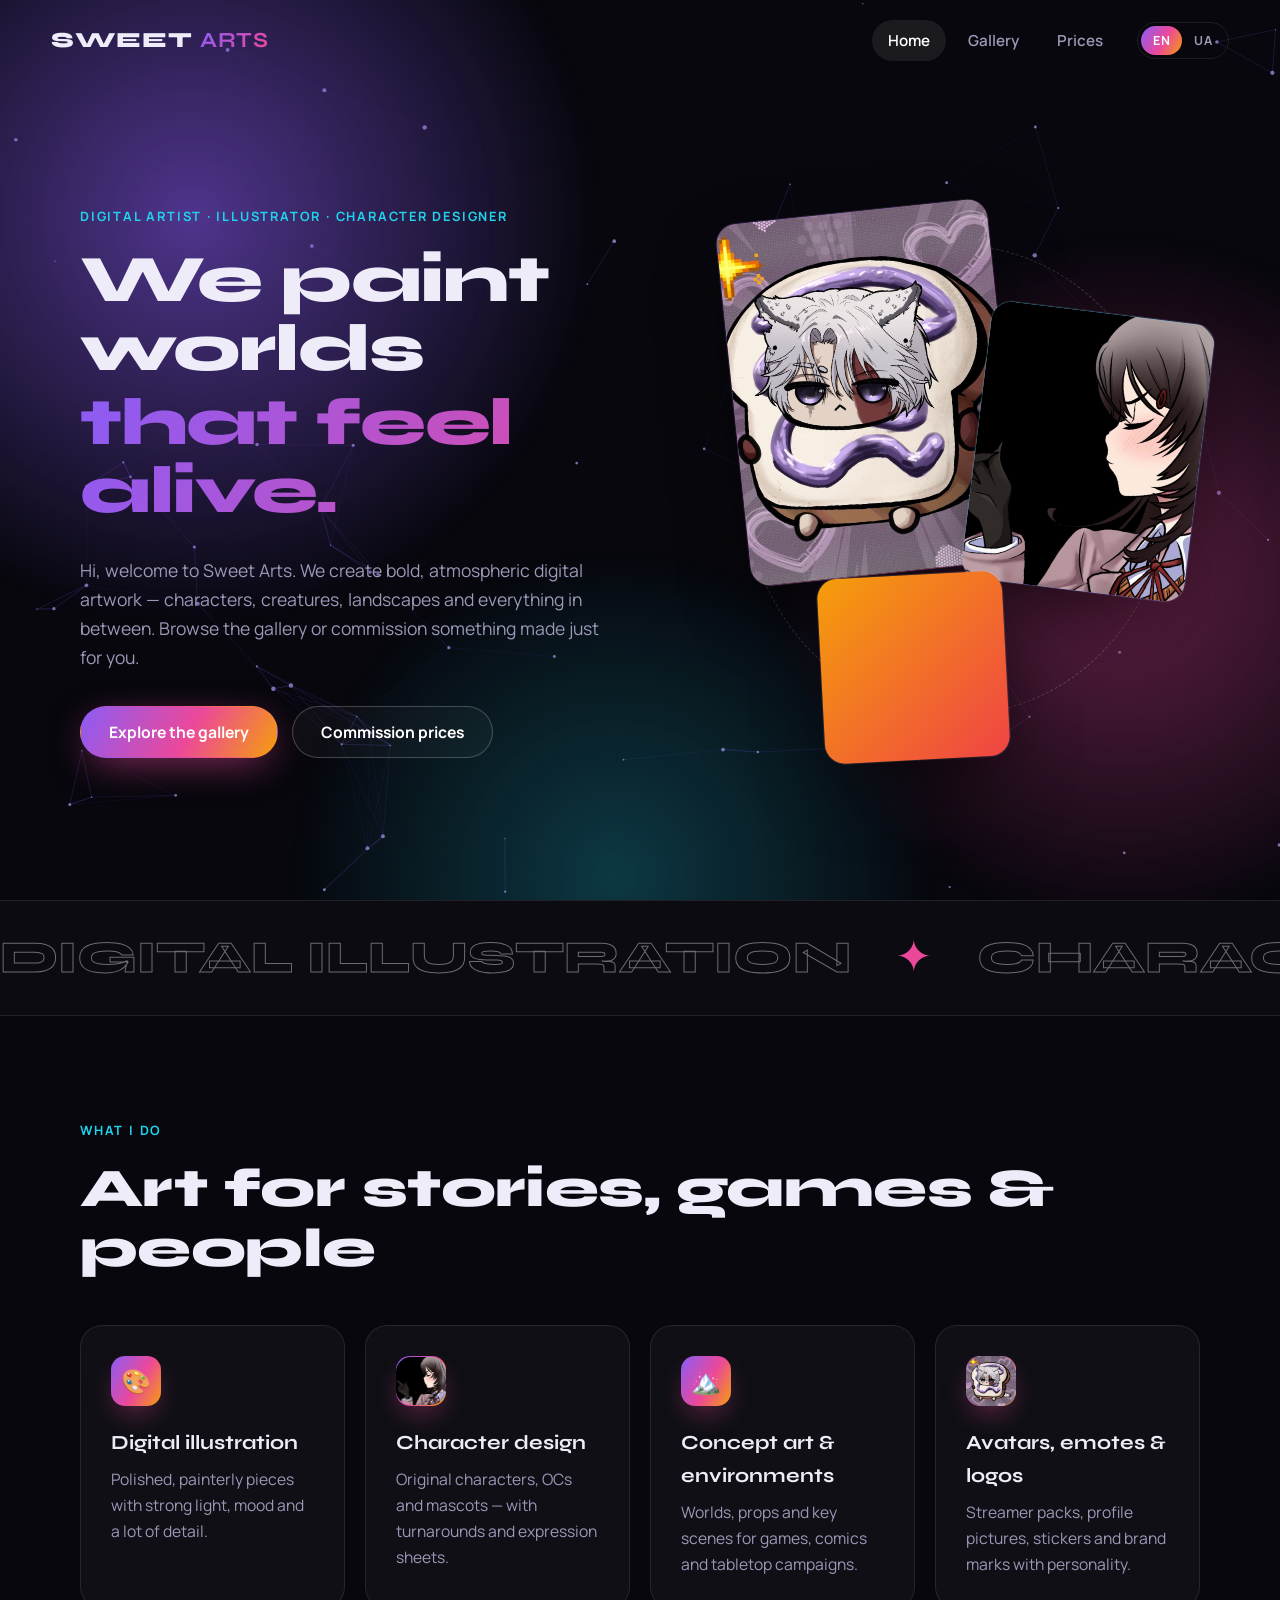
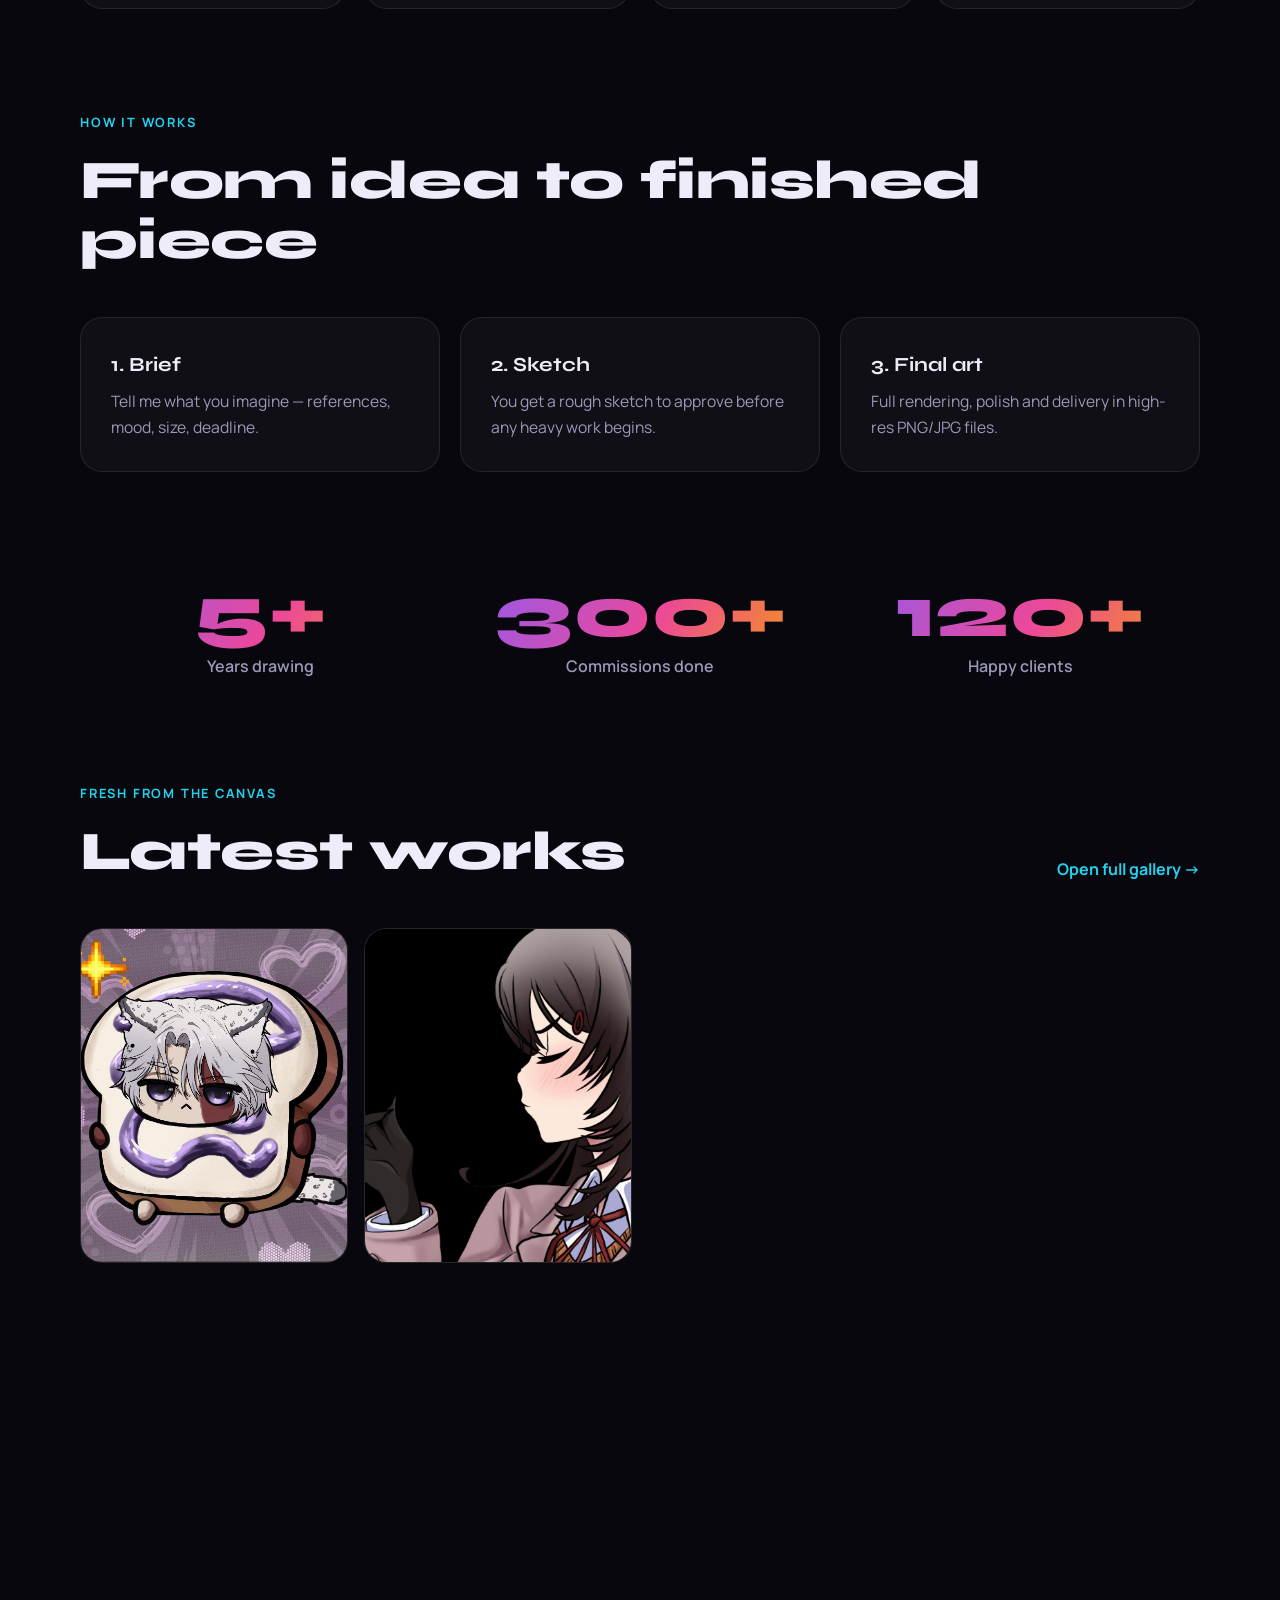
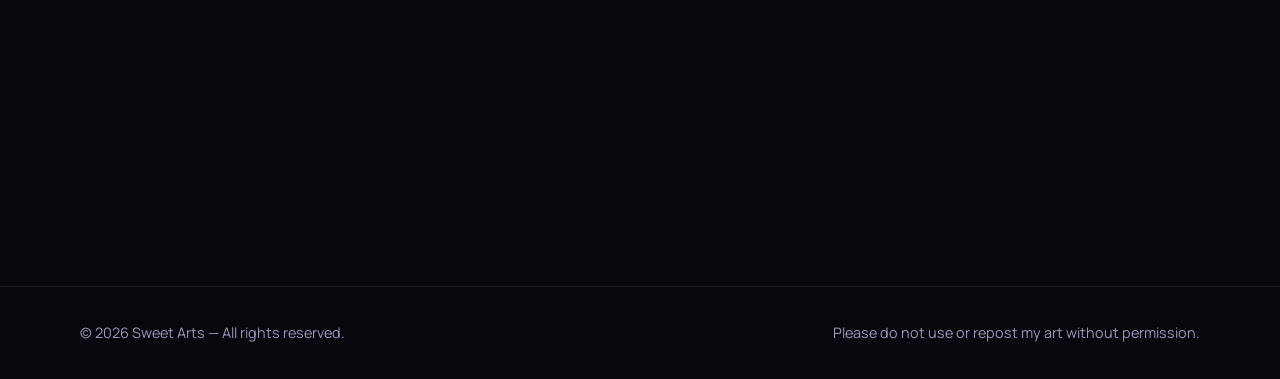
==== commit 6c37b1bd: "Add files via upload" ====
--- a/index.html
+++ b/index.html
@@ -7,14 +7,14 @@
 <meta name="theme-color" content="#07070d">
 <meta name="description" content="Sweet Arts — digital art studio: illustration, character design, concept art, avatars and logos. Browse the portfolio and order a custom commission.">
 <meta name="robots" content="index,follow,max-image-preview:large">
-<link rel="canonical" href="https://YOUR-USERNAME.github.io/YOUR-REPO/">
+<link rel="canonical" href="https://aurum-x01.github.io/sweet_arts/">
 <meta name="author" content="Sweet Arts">
 <meta property="og:type" content="website">
 <meta property="og:site_name" content="Sweet Arts">
 <meta property="og:title" content="Sweet Arts — Digital Art Portfolio">
 <meta property="og:description" content="Sweet Arts — digital art studio: illustration, character design, concept art, avatars and logos. Browse the portfolio and order a custom commission.">
-<meta property="og:url" content="https://YOUR-USERNAME.github.io/YOUR-REPO/">
-<meta property="og:image" content="https://YOUR-USERNAME.github.io/YOUR-REPO/og-image.png">
+<meta property="og:url" content="https://aurum-x01.github.io/sweet_arts/">
+<meta property="og:image" content="https://aurum-x01.github.io/sweet_arts/og-image.png">
 <meta property="og:image:width" content="1200">
 <meta property="og:image:height" content="630">
 <meta property="og:image:alt" content="Sweet Arts — digital art portfolio">
@@ -23,9 +23,9 @@
 <meta name="twitter:card" content="summary_large_image">
 <meta name="twitter:title" content="Sweet Arts — Digital Art Portfolio">
 <meta name="twitter:description" content="Sweet Arts — digital art studio: illustration, character design, concept art, avatars and logos. Browse the portfolio and order a custom commission.">
-<meta name="twitter:image" content="https://YOUR-USERNAME.github.io/YOUR-REPO/og-image.png">
+<meta name="twitter:image" content="https://aurum-x01.github.io/sweet_arts/og-image.png">
 <link rel="apple-touch-icon" href="apple-touch-icon.png">
-<script type="application/ld+json">{"@context": "https://schema.org", "@graph": [{"@type": "WebSite", "@id": "https://YOUR-USERNAME.github.io/YOUR-REPO/#website", "url": "https://YOUR-USERNAME.github.io/YOUR-REPO/", "name": "Sweet Arts", "inLanguage": ["en", "uk"]}, {"@type": "Organization", "@id": "https://YOUR-USERNAME.github.io/YOUR-REPO/#org", "name": "Sweet Arts", "url": "https://YOUR-USERNAME.github.io/YOUR-REPO/", "logo": "https://YOUR-USERNAME.github.io/YOUR-REPO/apple-touch-icon.png", "sameAs": ["https://t.me/caxarok1929"]}]}</script>
+<script type="application/ld+json">{"@context": "https://schema.org", "@graph": [{"@type": "WebSite", "@id": "https://aurum-x01.github.io/sweet_arts/#website", "url": "https://aurum-x01.github.io/sweet_arts/", "name": "Sweet Arts", "inLanguage": ["en", "uk"]}, {"@type": "Organization", "@id": "https://aurum-x01.github.io/sweet_arts/#org", "name": "Sweet Arts", "url": "https://aurum-x01.github.io/sweet_arts/", "logo": "https://aurum-x01.github.io/sweet_arts/apple-touch-icon.png", "sameAs": ["https://t.me/caxarok1929"]}]}</script>
 <link rel="icon" href="favicon.svg" type="image/svg+xml">
 <link rel="preconnect" href="https://fonts.googleapis.com">
 <link rel="preconnect" href="https://fonts.gstatic.com" crossorigin>
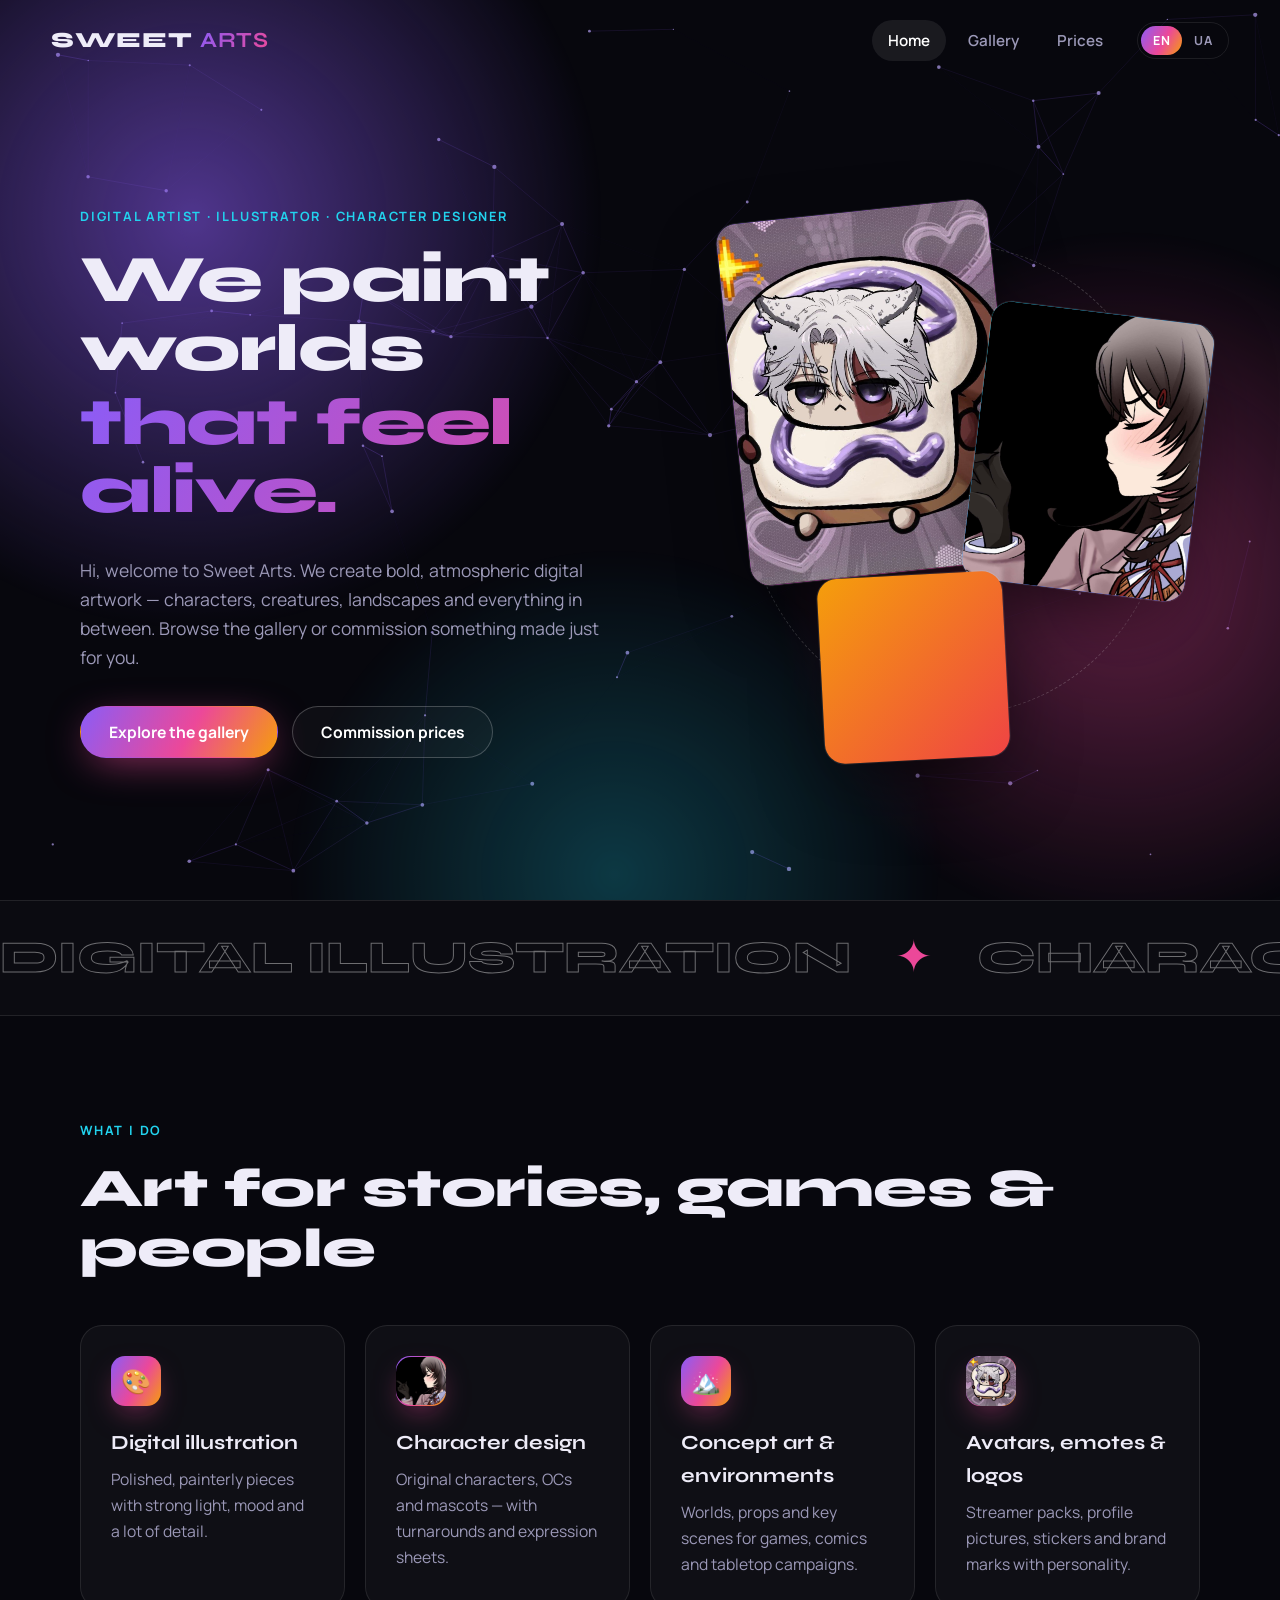
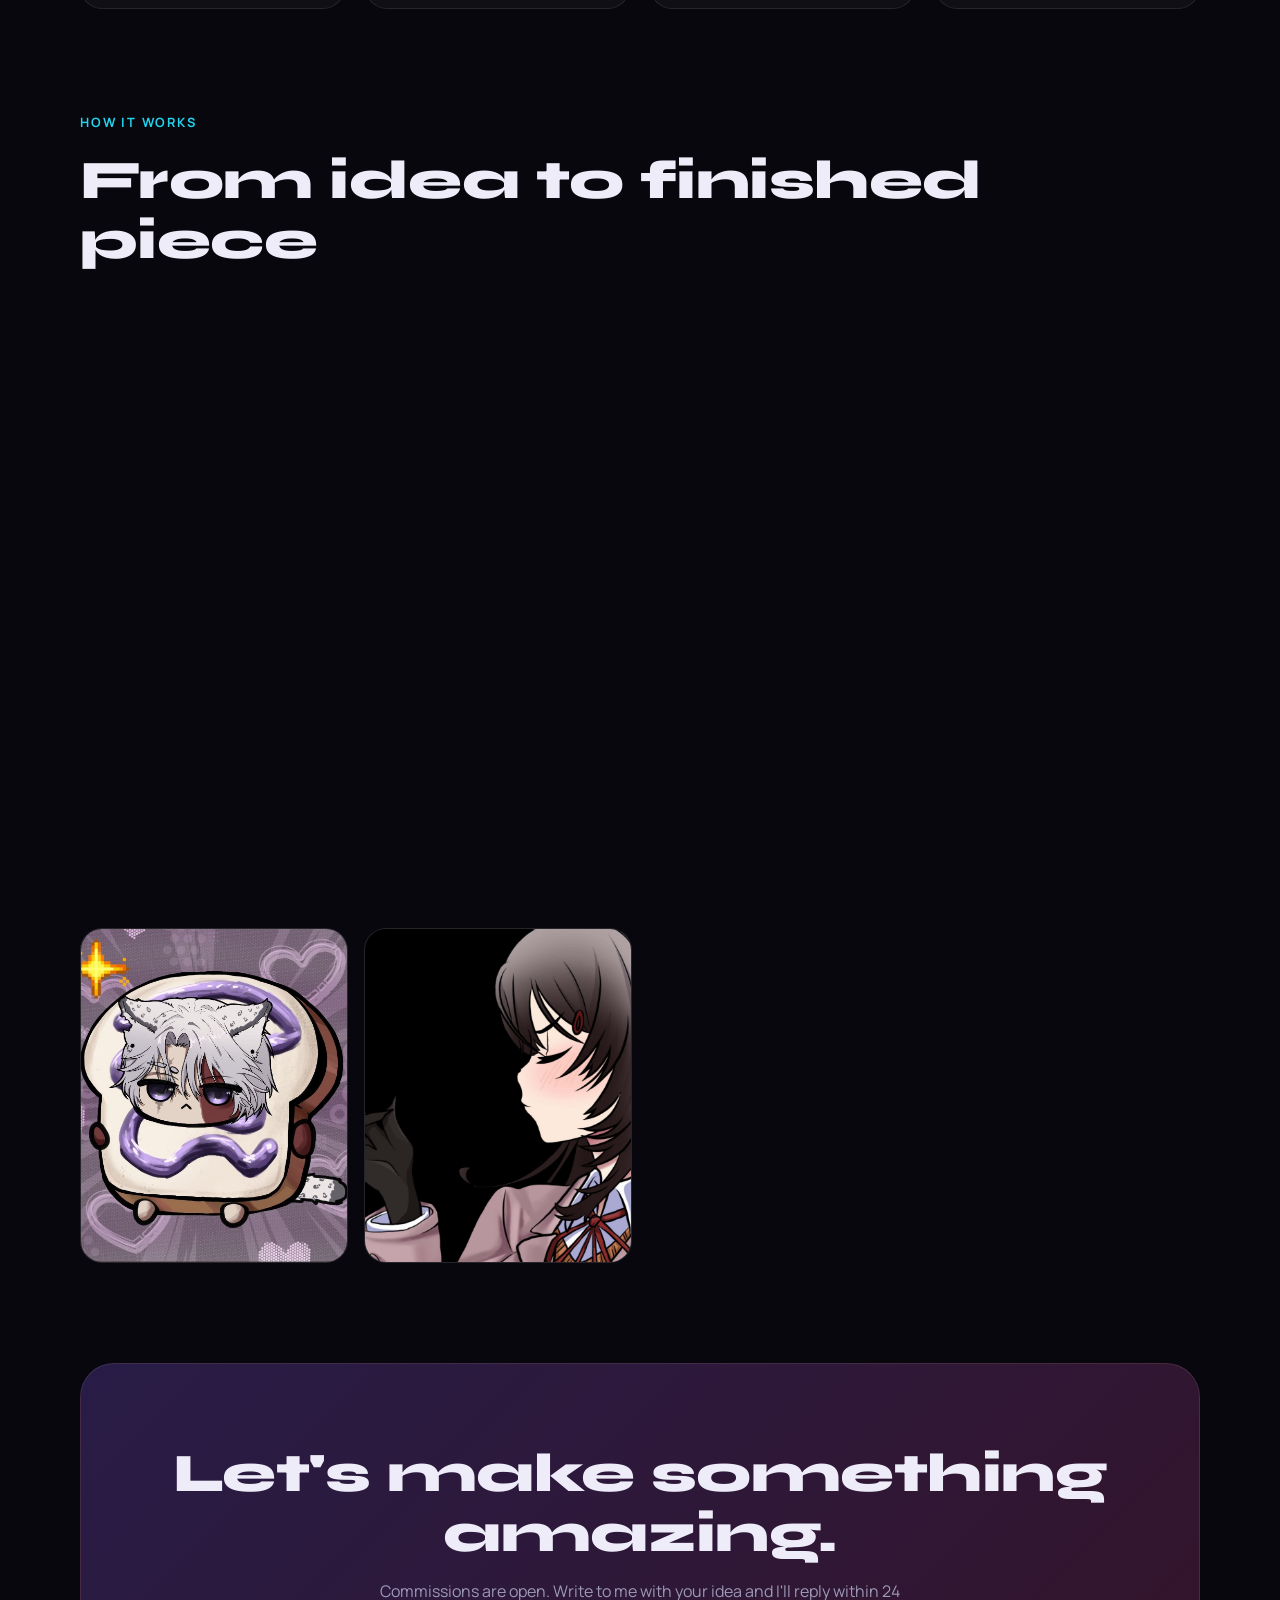
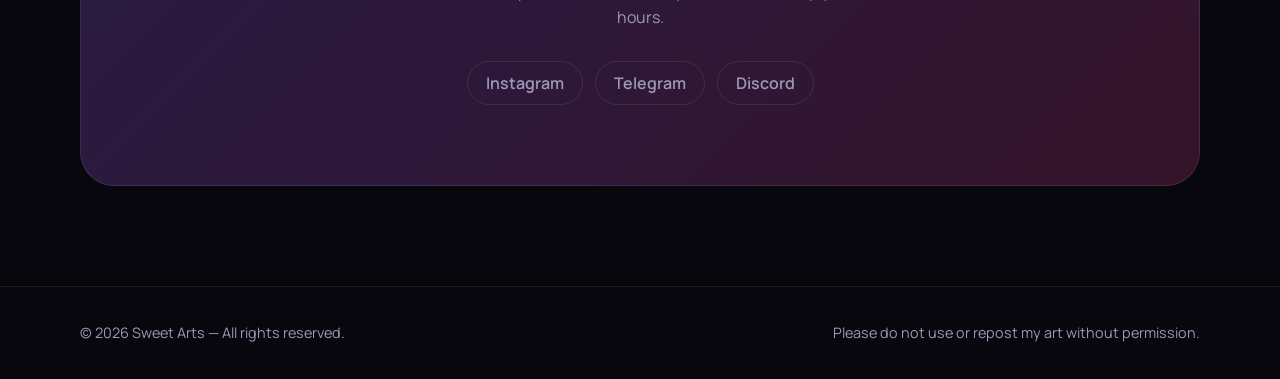
==== commit 1695a708: "Change favicon link from SVG to PNG format" ====
--- a/index.html
+++ b/index.html
@@ -26,7 +26,7 @@
 <meta name="twitter:image" content="https://aurum-x01.github.io/sweet_arts/og-image.png">
 <link rel="apple-touch-icon" href="apple-touch-icon.png">
 <script type="application/ld+json">{"@context": "https://schema.org", "@graph": [{"@type": "WebSite", "@id": "https://aurum-x01.github.io/sweet_arts/#website", "url": "https://aurum-x01.github.io/sweet_arts/", "name": "Sweet Arts", "inLanguage": ["en", "uk"]}, {"@type": "Organization", "@id": "https://aurum-x01.github.io/sweet_arts/#org", "name": "Sweet Arts", "url": "https://aurum-x01.github.io/sweet_arts/", "logo": "https://aurum-x01.github.io/sweet_arts/apple-touch-icon.png", "sameAs": ["https://t.me/caxarok1929"]}]}</script>
-<link rel="icon" href="favicon.svg" type="image/svg+xml">
+<link rel="icon" href="favicon.png" type="image/svg+xml">
 <link rel="preconnect" href="https://fonts.googleapis.com">
 <link rel="preconnect" href="https://fonts.gstatic.com" crossorigin>
 <link href="https://fonts.googleapis.com/css2?family=Manrope:wght@400;600;700&family=Syne:wght@700;800&display=swap" rel="stylesheet">
